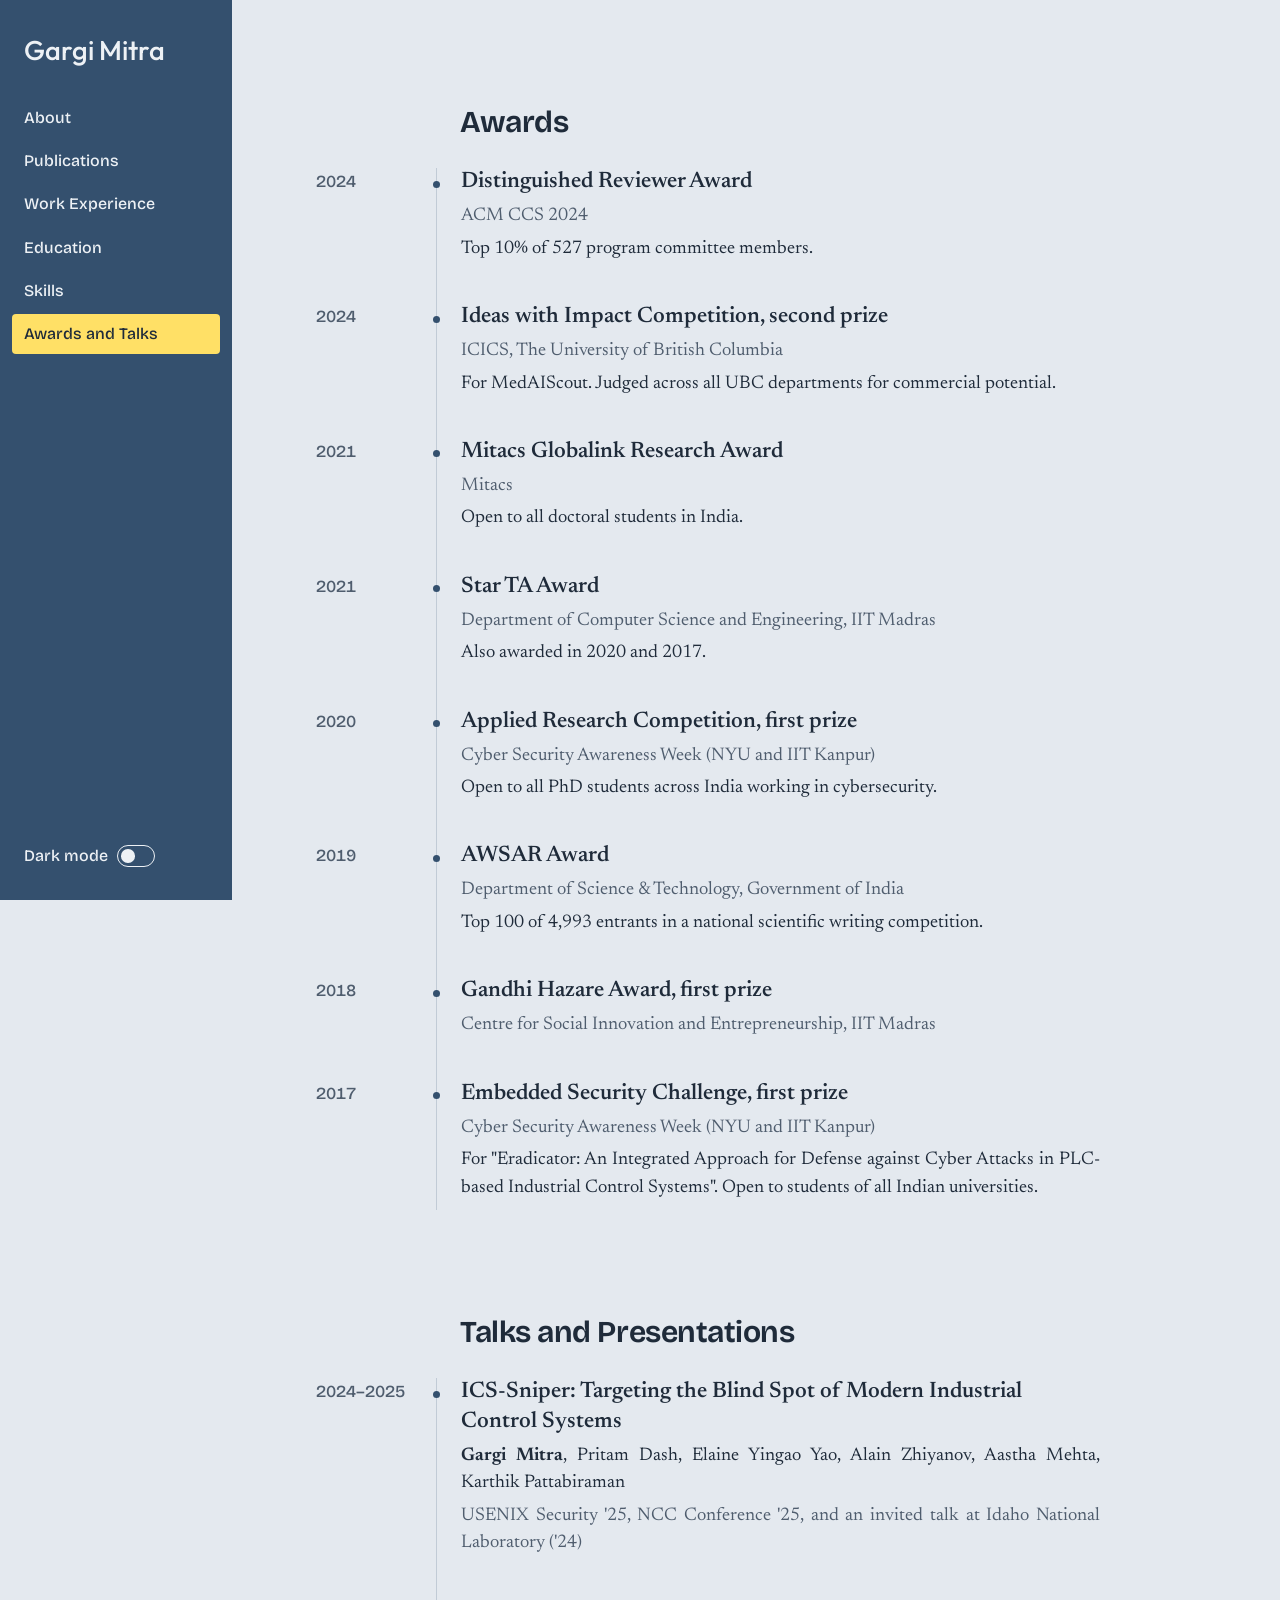
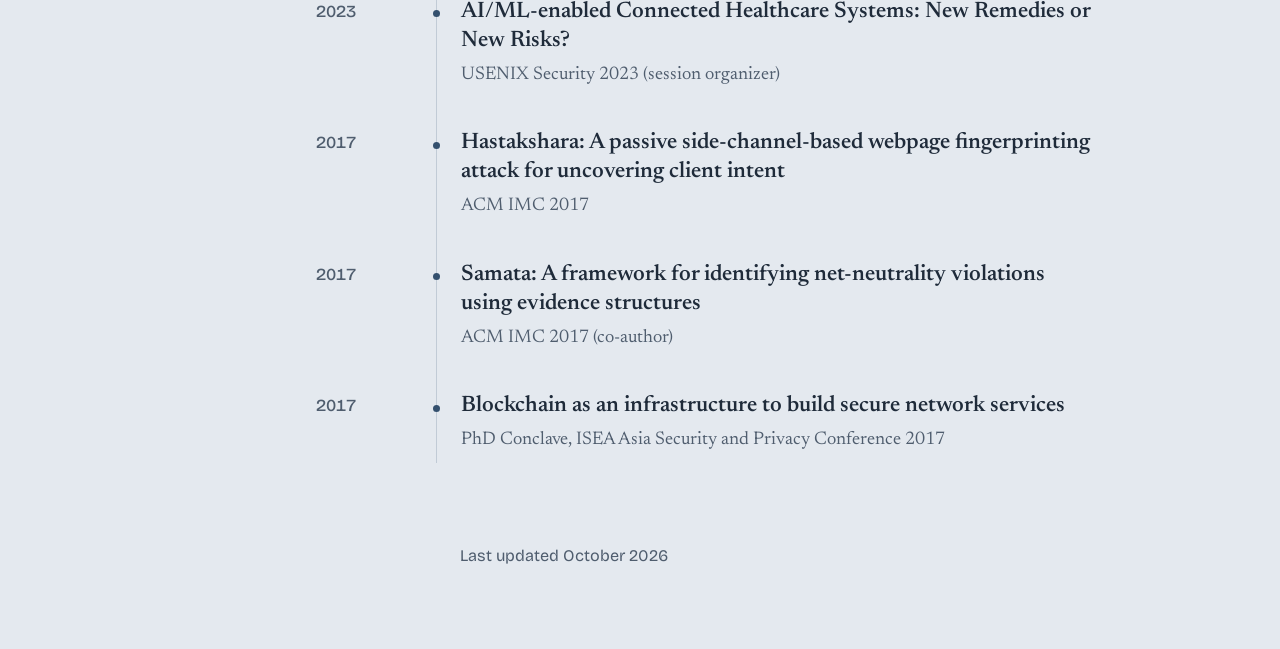
==== awards.html @ 7c44d6d2 "Oct 2026 update" ====
<!DOCTYPE html>
<html lang="en">
<head>
<meta charset="utf-8">
<meta name="viewport" content="width=device-width, initial-scale=1">

<!--
  THE AWARDS AND TALKS PAGE. Editing notes for the whole site are at the top of index.html.
  This page needs style.css and script.js in the same folder.
-->

<!-- EDIT: the browser tab title and the short description search engines show -->
<title>Awards and Talks | Gargi Mitra</title>
<meta name="description" content="Awards, talks and presentations by Gargi Mitra, systems and network security researcher.">
<meta property="og:title" content="Awards and Talks | Gargi Mitra">
<meta property="og:description" content="Awards, talks and presentations.">
<meta property="og:type" content="website">

<!-- Chooses light or dark before the page is drawn: the visitor's own choice
     if they have used the switch before, otherwise their device setting. -->
<script>
(function () {
  var saved = null;
  try { saved = localStorage.getItem('theme'); } catch (e) {}
  var dark = saved === 'dark' || (saved !== 'light' && window.matchMedia('(prefers-color-scheme: dark)').matches);
  document.documentElement.setAttribute('data-theme', dark ? 'dark' : 'light');
})();
</script>

<link rel="preconnect" href="https://fonts.googleapis.com">
<link rel="preconnect" href="https://fonts.gstatic.com" crossorigin>
<link href="https://fonts.googleapis.com/css2?family=Bricolage+Grotesque:opsz,wdth,wght@12..96,75..100,400..800&family=Newsreader:ital,opsz,wght@0,6..72,400..650;1,6..72,400..650&display=swap" rel="stylesheet">
<!-- The font for your name -->
<link href="https://fonts.googleapis.com/css2?family=Outfit:wght@300;400;500;600&display=swap" rel="stylesheet">

<!-- The look of the site. Colours and fonts are at the top of this file. -->
<link rel="stylesheet" href="style.css">
</head>

<!-- class="larger-text" shows this page's text 15% larger. The amount is set near the top of style.css. -->
<body class="larger-text">

<!-- ============================ SIDE PANEL ============================
     This block appears on every page. EDIT: one link per page or section.
     If you add, rename or remove a link, make the same change on every page.
     aria-current="page" marks the page you are on: keep it only on that page's own link. -->
<aside class="sidebar">
  <a class="site-name" href="index.html">Gargi Mitra</a>

  <nav class="nav" aria-label="Site">
    <a href="index.html#about">About</a>
    <a href="papers.html">Publications</a>
    <a href="experience.html">Work Experience</a>
    <a href="education.html">Education</a>
    <a href="skills.html">Skills</a>
    <a href="awards.html" aria-current="page">Awards and Talks</a>
  </nav>

  <!-- The light / dark switch. Nothing to edit. -->
  <button class="theme-switch" type="button" role="switch" aria-checked="false" hidden>
    <span>Dark mode</span>
    <span class="theme-switch-track" aria-hidden="true"><span class="theme-switch-knob"></span></span>
  </button>
</aside>

<div class="page">

  <!-- ============================== AWARDS ============================== -->
  <section id="awards">
    <h2>Awards</h2>
    <ol class="timeline">

      <!-- NEW AWARD: copy from this <li> down to its closing </li>, paste above, edit -->
      <li class="entry">
        <span class="when">2024</span>
        <div class="what">
          <h3>Distinguished Reviewer Award</h3>
          <p class="where">ACM CCS 2024</p>
          <p>Top 10% of 527 program committee members.</p>
        </div>
      </li>

      <li class="entry">
        <span class="when">2024</span>
        <div class="what">
          <h3>Ideas with Impact Competition, second prize</h3>
          <p class="where">ICICS, The University of British Columbia</p>
          <p>For MedAIScout. Judged across all UBC departments for commercial potential.</p>
        </div>
      </li>

      <li class="entry">
        <span class="when">2021</span>
        <div class="what">
          <h3>Mitacs Globalink Research Award</h3>
          <p class="where">Mitacs</p>
          <p>Open to all doctoral students in India.</p>
        </div>
      </li>

      <li class="entry">
        <span class="when">2021</span>
        <div class="what">
          <h3>Star TA Award</h3>
          <p class="where">Department of Computer Science and Engineering, IIT Madras</p>
          <p>Also awarded in 2020 and 2017.</p>
        </div>
      </li>

      <li class="entry">
        <span class="when">2020</span>
        <div class="what">
          <h3>Applied Research Competition, first prize</h3>
          <p class="where">Cyber Security Awareness Week (NYU and IIT Kanpur)</p>
          <p>Open to all PhD students across India working in cybersecurity.</p>
        </div>
      </li>

      <li class="entry">
        <span class="when">2019</span>
        <div class="what">
          <h3>AWSAR Award</h3>
          <p class="where">Department of Science &amp; Technology, Government of India</p>
          <p>Top 100 of 4,993 entrants in a national scientific writing competition.</p>
        </div>
      </li>

      <li class="entry">
        <span class="when">2018</span>
        <div class="what">
          <h3>Gandhi Hazare Award, first prize</h3>
          <p class="where">Centre for Social Innovation and Entrepreneurship, IIT Madras</p>
        </div>
      </li>

      <li class="entry">
        <span class="when">2017</span>
        <div class="what">
          <h3>Embedded Security Challenge, first prize</h3>
          <p class="where">Cyber Security Awareness Week (NYU and IIT Kanpur)</p>
          <p>For "Eradicator: An Integrated Approach for Defense against Cyber Attacks in PLC-based Industrial Control Systems". Open to students of all Indian universities.</p>
        </div>
      </li>

    </ol>
  </section>

  <!-- ====================== TALKS AND PRESENTATIONS ====================== -->
  <section id="talks">
    <h2>Talks and Presentations</h2>
    <ol class="timeline">

      <!-- NEW TALK: copy from this <li> down to its closing </li>, paste above, edit -->
      <li class="entry">
        <span class="when">2024–2025</span>
        <div class="what">
          <h3>ICS-Sniper: Targeting the Blind Spot of Modern Industrial Control Systems</h3>
          <p class="who"><b>Gargi Mitra</b>, Pritam Dash, Elaine Yingao Yao, Alain Zhiyanov, Aastha Mehta, Karthik Pattabiraman</p>
          <p class="where">USENIX Security '25, NCC Conference '25, and an invited talk at Idaho National Laboratory ('24)</p>
        </div>
      </li>

      <li class="entry">
        <span class="when">2023</span>
        <div class="what">
          <h3>AI/ML-enabled Connected Healthcare Systems: New Remedies or New Risks?</h3>
          <p class="where">USENIX Security 2023 (session organizer)</p>
        </div>
      </li>

      <li class="entry">
        <span class="when">2017</span>
        <div class="what">
          <h3>Hastakshara: A passive side-channel-based webpage fingerprinting attack for uncovering client intent</h3>
          <p class="where">ACM IMC 2017</p>
        </div>
      </li>

      <li class="entry">
        <span class="when">2017</span>
        <div class="what">
          <h3>Samata: A framework for identifying net-neutrality violations using evidence structures</h3>
          <p class="where">ACM IMC 2017 (co-author)</p>
        </div>
      </li>

      <li class="entry">
        <span class="when">2017</span>
        <div class="what">
          <h3>Blockchain as an infrastructure to build secure network services</h3>
          <p class="where">PhD Conclave, ISEA Asia Security and Privacy Conference 2017</p>
        </div>
      </li>

    </ol>
  </section>

  <!-- EDIT: change the date whenever you update the page -->
  <p class="foot">Last updated October 2026</p>

</div>

<!-- The behaviour of the site: light / dark switch, paper filter, paper abstracts. -->
<script src="script.js"></script>
</body>
</html>
---- style.css ----
/*
  The look of every page on the site (every page loads this file).
  Colours and fonts are in the first block; change a value there and every page follows.
*/

  /* ---------- Colours and fonts: change these to restyle the page ---------- */
  :root {
    --paper: #E4E9EF;      /* page background, light blue-gray */
    --bright: #34506E;     /* your name, button, timeline dots, link underlines: steel blue-gray */
    --ink: #1F2B3A;        /* headings and body text, deep slate */
    --muted: #4F5D6E;      /* dates, venues, secondary text */
    --rule: #C1CBD6;       /* the thin vertical line beside dated entries */
    --marker: #FFE066;     /* highlighter yellow */
    --on-marker: #1F2B3A;  /* text colour on top of the highlighter */
    --panel: #34506E;      /* side panel background */
    --on-panel: #EDF1F5;   /* text on the side panel */
    color-scheme: light;

    --display: "Bricolage Grotesque", system-ui, -apple-system, "Segoe UI", sans-serif;
    --text: "Newsreader", Georgia, "Times New Roman", serif;

    --gutter: 9rem;        /* width of the left column that holds the years */
    --spine-gap: 1.5rem;   /* space between the vertical line and the text */
    --sidebar: 14.5rem;    /* width of the side panel */
    --text-scale: 1;       /* text size multiplier: 1 = normal */
  }

  /* Dark mode colours. A visitor gets these when their device is set to dark
     mode, or when they turn on the "Dark mode" switch at the top of the page.
     Anything not listed here (the highlighter, the fonts) stays the same. */
  :root[data-theme="dark"] {
    --paper: #2B3848;      /* deep blue-gray */
    --bright: #EDF1F5;
    --ink: #EDF1F5;
    --muted: #AAB6C3;
    --rule: #455466;
    --panel: #1F2B3A;      /* side panel: a deeper slate than the page */
    color-scheme: dark;
  }

  /* Pages whose <body> has class="larger-text" (Publications, Work Experience) show their text 15% larger.
     Change 1.15 to make it more or less; the side panel is not affected. */
  .larger-text { --text-scale: 1.15; }

  /* ---------- Base ---------- */
  *, *::before, *::after { box-sizing: border-box; }
  html { -webkit-text-size-adjust: 100%; }
  body {
    margin: 0;
    background: var(--paper);
    color: var(--ink);
    font-family: var(--text);
    font-size: calc(1.125rem * var(--text-scale));
    line-height: 1.6;
    font-optical-sizing: auto;
  }
  ::selection { background: var(--marker); color: var(--on-marker); }

  .page {
    max-width: 62rem;
    margin-inline: auto;
    padding: 0 clamp(1.25rem, 5vw, 3.5rem) 4rem;
  }
  /* Home page (<body class="home">): the text area reaches 20% further to the right.
     The left edge stays exactly where it is on the other pages. */
  .home .page {
    max-width: 65.8rem;
    margin-left: max(0px, calc((100% - 62rem) / 2));
    margin-right: auto;
  }

  p { margin-top: 0;
  margin-bottom: 1rem;
  text-align: justify;
  /* -webkit-hyphens: auto; */
  /* hyphens: auto;  */
}

  a {
    color: inherit;
    text-decoration: underline;
    text-decoration-thickness: 1px;
    text-underline-offset: 0.2em;
    text-decoration-color: var(--bright);
    border-radius: 2px;
  }
  a:hover {
    background: var(--marker);
    box-shadow: 0 0 0 0.15em var(--marker);
    color: var(--on-marker);
    text-decoration-color: transparent;
  }
  a:focus-visible { outline: 2px solid var(--bright); outline-offset: 3px; }

  /* ---------- Side panel: your name, the page links and the light / dark switch ---------- */
  body { padding-left: var(--sidebar); }
  .sidebar {
    position: fixed;
    top: 0;
    bottom: 0;
    left: 0;
    width: var(--sidebar);
    display: flex;
    flex-direction: column;
    padding: 2.25rem 1.5rem 1.75rem;
    overflow-y: auto;
    background: var(--panel);
    color: var(--on-panel);
    font-family: var(--display);
    font-size: 1rem;
    font-weight: 500;
  }
  .sidebar a { color: inherit; text-decoration: none; }
  .sidebar a:hover { color: var(--on-marker); }
  .sidebar a:focus-visible,
  .theme-switch:focus-visible { outline: 2px solid var(--marker); outline-offset: 3px; }
  .site-name {
    align-self: flex-start;
    margin-bottom: 2rem;
    font-family: "Outfit", var(--display);
    font-size: 1.7rem;
    line-height: 1.1;
  }
  .nav {
    display: flex;
    flex-direction: column;
    gap: 0.2rem;
    margin-bottom: 2rem;
  }
  .nav a {
    margin: 0 -0.75rem;
    padding: 0.45rem 0.75rem;
    border-radius: 4px;
  }
  .nav a:hover { box-shadow: none; }
  /* The link for the page you are on stays highlighted */
  .nav a[aria-current="page"] { background: var(--marker); color: var(--on-marker); }

  /* ---------- Latest news, in the side panel of the home page ---------- */
  .news {
    --news-soft: color-mix(in srgb, var(--on-panel) 75%, transparent);   /* the heading and the dates */
    --news-line: color-mix(in srgb, var(--on-panel) 26%, transparent);   /* the thin lines */
    display: flex;
    flex-direction: column;
    flex: 1 1 auto;          /* fills the space between the page links and the Dark mode switch */
    min-height: 8.5rem;      /* never shorter than the heading and one item */
    margin-bottom: 0.75rem;
    padding-top: 1.125rem;
    border-top: 1px solid var(--news-line);
  }
  .news-title {
    margin: 0 0 0.45rem;
    font-size: 0.74rem;
    font-weight: 600;
    line-height: 1.3;
    letter-spacing: 0.09em;
    text-transform: uppercase;
    color: var(--news-soft);
  }
  .news-list {
    flex: 1 1 auto;
    min-height: 0;
    overflow-y: auto;        /* a long list scrolls here, so the page links and the switch stay in place */
    margin: 0;
    padding: 0.5rem 0.4rem 1rem 4px;
    list-style: none;
    scrollbar-width: thin;
    scrollbar-color: var(--news-line) transparent;
    /* the list fades out at its top and bottom edges, which shows there is more to scroll to */
    -webkit-mask-image: linear-gradient(to bottom, transparent, #000 0.5rem, #000 calc(100% - 1rem), transparent);
    mask-image: linear-gradient(to bottom, transparent, #000 0.5rem, #000 calc(100% - 1rem), transparent);
  }
  .news-list li {
    position: relative;
    padding: 0 0 1.05rem 0.95rem;
    border-left: 1px solid var(--news-line);
    font-size: 0.875rem;
    font-weight: 400;
    line-height: 1.45;
    overflow-wrap: break-word;
  }
  .news-list li:last-child { padding-bottom: 0; }
  .news-list li::before {
    content: "";
    position: absolute;
    left: -4px;
    top: 0.3rem;
    width: 7px;
    height: 7px;
    border-radius: 50%;
    background: var(--on-panel);
  }
  .news-list li:first-child::before { background: var(--marker); }   /* the newest item gets the yellow dot */
  .news-date {
    display: block;
    margin-bottom: 0.1rem;
    font-size: 0.76rem;
    font-weight: 600;
    letter-spacing: 0.03em;
    font-variant-numeric: tabular-nums;
    color: var(--news-soft);
  }
  .news a { text-decoration: underline; text-decoration-thickness: 1px; text-decoration-color: var(--news-soft); }
  .news a:hover { text-decoration-color: transparent; }

  /* ---------- Light / dark switch, at the bottom of the side panel ---------- */
  .theme-switch {
    display: inline-flex;
    align-items: center;
    align-self: flex-start;
    gap: 0.55rem;
    margin-top: auto;
    padding: 0.2rem 0;
    font: inherit;
    color: inherit;
    background: none;
    border: 0;
    border-radius: 999px;
    cursor: pointer;
  }
  .theme-switch[hidden] { display: none; }
  .theme-switch-track {
    position: relative;
    width: 2.4rem;
    height: 1.35rem;
    border: 1px solid currentColor;
    border-radius: 999px;
  }
  .theme-switch-knob {
    position: absolute;
    top: 50%;
    left: 0.2rem;
    width: 0.85rem;
    height: 0.85rem;
    margin-top: -0.425rem;
    border-radius: 50%;
    background: currentColor;
    transition: transform 0.15s ease;
  }
  .theme-switch[aria-checked="true"] .theme-switch-track {
    background: var(--marker);
    border-color: var(--marker);
  }
  .theme-switch[aria-checked="true"] .theme-switch-knob {
    background: var(--on-marker);
    transform: translateX(1.05rem);
  }

  /* ---------- Name and introduction ---------- */
  .hero h1 {
    font-family: "Outfit", var(--display);
    font-size: clamp(2.6rem, calc((100vw - var(--sidebar)) * 0.092), 6.2rem);   /* scales with the space beside the side panel */
    font-weight: 500;
    /* font-stretch: 85%; */
    line-height: 0.92;
    /* letter-spacing: 0.03em; */
    margin: 0;
    color: var(--bright);
    flex: 1 1 min-content;   /* a long name wraps beside the photo before it drops below it */
    text-wrap: balance;
  }

  /* Photo and name side by side */
  .name-row {
    display: flex;
    flex-wrap: wrap;
    align-items: center;
    gap: 1rem var(--spine-gap);
    margin: clamp(3rem, 9vw, 6rem) 0 clamp(1.75rem, 4vw, 2.75rem);
  }
  .intro-text { margin-left: 0; max-width: calc(var(--gutter) + 36rem); }   /* starts at the photo's left edge */

  /* The photo sits in the left column, where the years sit further down */
  .photo {
    position: relative;
    flex: none;
    width: calc(var(--gutter) - var(--spine-gap));
    aspect-ratio: 4 / 5;
    border-radius: 4px;
    overflow: hidden;
  }
  .photo-empty {
    position: absolute;
    inset: 0;
    display: grid;
    place-items: center;
    padding: 0.5rem;
    border: 1px dashed var(--muted);
    border-radius: 4px;
    font-family: var(--display);
    font-size: 0.82rem;
    font-weight: 500;
    line-height: 1.25;
    text-align: center;
    color: var(--muted);
  }
  .photo img {
    position: absolute;
    inset: 0;
    width: 100%;
    height: 100%;
    object-fit: cover;
  }

  .lede {
    font-size: clamp(1.3rem, 2.4vw, 1.6rem);
    line-height: 1.35;
    margin-bottom: 1.25rem;
  }
  /* The background line under your role: smaller and grey, so it supports the role line without competing with it */
  .background {
    margin-top: -0.7rem;
    margin-bottom: 1.25rem;
    font-family: var(--display);
    font-size: 0.95rem;
    color: var(--muted);
    text-align: left;
  }
  .status {
    display: flex;           /* the yellow box and the email sit side by side, and stack on narrow screens */
    flex-wrap: wrap;
    align-items: center;
    gap: 0.5rem 1.25rem;
    font-family: var(--display);
    font-size: 1rem;
    font-weight: 500;
    margin-bottom: 0;
  }
  .email-text { white-space: nowrap; }   /* the email beside the yellow box stays on one line */
  .marker {
    background: linear-gradient(var(--marker), var(--marker)) no-repeat left center / 100% 100%;
    color: var(--on-marker);
    padding: 0.15em 0.45em;   /* the yellow box starts flush with the photo's left edge */
    -webkit-box-decoration-break: clone;
    box-decoration-break: clone;
    animation: swipe 0.7s 0.35s cubic-bezier(0.2, 0.7, 0.2, 1) both;
  }
  @keyframes swipe {
    from { background-size: 0% 100%; color: var(--ink); }
  }

  .contact-links {
    display: flex;
    flex-wrap: wrap;
    align-items: center;
    gap: 0.6rem 1.5rem;
    margin-top: 2rem;
    font-family: var(--display);
    font-size: 1rem;
    font-weight: 500;
  }
  a.button {
    display: inline-block;
    padding: 0.6rem 1.1rem;
    background: var(--bright);
    color: var(--paper);
    text-decoration: none;
    border-radius: 4px;
  }
  a.button:hover { background: var(--marker); color: var(--on-marker); box-shadow: none; }

  /* ---------- Sections ---------- */
  section { margin-top: clamp(4rem, 9vw, 6.5rem); scroll-margin-top: 2rem; }
  /* Less space above "About" than above the other sections. Raise or lower these numbers to adjust it. */
  #about { margin-top: clamp(2rem, 4.5vw, 3rem); }
  /* "About" starts at the photo's left edge and keeps the same right edge as the other sections; its text is 10% larger */
  #about > * { margin-left: 0; max-width: calc((var(--gutter) + 40rem) * 1.2); }   /* 1.2 = 20% wider than the other sections */
  #about p { font-size: 1.2375rem; }
  section > :not(.timeline) { margin-left: var(--gutter); max-width: 40rem; }

  h2 {
    font-family: var(--display);
    font-size: calc(1.65rem * var(--text-scale));
    font-weight: 650;
    line-height: 1.2;
    letter-spacing: -0.015em;
    margin-top: 0;
    margin-bottom: 1.75rem;
  }

  /* ---------- Dated entries: papers, experience, education, awards ---------- */
  .timeline { list-style: none; margin: 0; padding: 0; }
  .entry {
    display: grid;
    grid-template-columns: calc(var(--gutter) - var(--spine-gap)) minmax(0, 1fr);
    align-items: baseline;
  }
  .when {
    font-family: var(--display);
    font-size: calc(0.92rem * var(--text-scale));
    font-weight: 500;
    line-height: 1.3;
    color: var(--muted);
    font-variant-numeric: tabular-nums;
    padding-right: 1rem;
  }
  .what {
    position: relative;
    border-left: 1px solid var(--rule);
    padding: 0 0 2.25rem var(--spine-gap);
    max-width: calc(40rem + var(--spine-gap));
  }
  .what::before {
    content: "";
    position: absolute;
    left: -4px;
    top: 0.6em;
    width: 7px;
    height: 7px;
    border-radius: 50%;
    background: var(--bright);
  }
  .entry:last-child .what { padding-bottom: 0.25rem; }

  .what h3 {
    font-family: var(--text);
    font-size: calc(1.22rem * var(--text-scale));
    font-weight: 560;
    line-height: 1.3;
    margin: 0 0 0.3rem;
    text-wrap: pretty;
  }
  .what p { font-size: calc(1rem * var(--text-scale)); line-height: 1.5; margin-bottom: 0.3rem; }
  .who b { font-weight: 650; }
  .where { color: var(--muted); }
  .entry-links {
    display: flex;
    flex-wrap: wrap;
    gap: 0.25rem 1.1rem;
    margin-top: 0.5rem;
    font-family: var(--display);
    font-size: calc(0.9rem * var(--text-scale));
    font-weight: 500;
  }

  /* ---------- Paper tags and the filter above the paper list ---------- */
  .entry[hidden] { display: none; }

  .tags {
    list-style: none;
    display: flex;
    flex-wrap: wrap;
    gap: 0.4rem;
    margin: 0.6rem 0 0;
    padding: 0;
  }
  .tag,
  .tags:not(.is-live) li {
    font-family: var(--display);
    font-size: calc(0.82rem * var(--text-scale));
    font-weight: 500;
    line-height: 1.3;
    color: var(--muted);
    background: none;
    border: 1px solid var(--rule);
    border-radius: 999px;
    padding: 0.2em 0.75em;
  }
  .tags.is-live li { display: flex; }
  .tag { cursor: pointer; }
  .tag:hover { color: var(--bright); border-color: var(--bright); }
  .tag:focus-visible { outline: 2px solid var(--bright); outline-offset: 2px; }
  .filter {
    display: flex;
    flex-wrap: wrap;
    align-items: center;
    gap: 0.5rem;
    margin-top: -0.5rem;
    margin-bottom: 2rem;
  }
  .filter .tag { font-size: calc(0.92rem * var(--text-scale)); padding: 0.4em 0.95em; color: var(--ink); }

  /* The chosen tag gets the highlighter, in the filter row and on each paper */
  .tag[aria-pressed="true"],
  .filter .tag[aria-pressed="true"] {
    background: var(--marker);
    border-color: var(--marker);
    color: var(--on-marker);
  }
  .filter-status {
    margin: 0 0 0 0.4rem;
    font-family: var(--display);
    font-size: calc(0.88rem * var(--text-scale));
    color: var(--muted);
  }

  /* ---------- Paper abstracts: shown when a paper's title is clicked ---------- */
  .abstract {
    margin-top: 0.75rem;
    padding-left: 1rem;
    border-left: 2px solid var(--rule);
  }
  /* The yellow + / − circle that opens a hidden panel: paper abstracts and project details */
  #papers h3 a[aria-expanded]::after,
  .project summary::after {
    content: "+";
    display: inline-flex;
    align-items: center;
    justify-content: center;
    width: 1.35em;
    height: 1.35em;
    margin-left: 0.45em;
    border-radius: 50%;
    background: var(--marker);
    color: var(--on-marker);
    font-family: var(--display);
    font-size: calc(1rem * var(--text-scale));
    font-weight: 600;
    line-height: 1;
    vertical-align: 0.08em;
  }
  #papers h3 a[aria-expanded="true"]::after,
  .project[open] summary::after { content: "\2212"; }
  /* Hovering a paper title turns the title yellow, so its circle swaps colours to stay visible */
  #papers h3 a[aria-expanded]:hover::after { background: var(--on-marker); color: var(--marker); }

  /* Skills page: space between the skill chips and the "Where I used it" panel */
  .tags + .project { margin-top: 0.9rem; }
  /* A paper opened from a link on another page (for example from Skills) is scrolled into view with its title highlighted */
  .entry { scroll-margin-top: 1.5rem; }
  .entry:target h3 a { background: var(--marker); color: var(--on-marker); box-shadow: 0 0 0 0.15em var(--marker); text-decoration-color: transparent; }
  #papers .entry:target h3 a[aria-expanded]::after { background: var(--on-marker); color: var(--marker); }

  /* Projects inside an experience entry: the bullet points show when the + is clicked */
  .project { margin-bottom: 0.45rem; font-size: calc(1rem * var(--text-scale)); line-height: 1.5; }
  .project summary { list-style: none; cursor: pointer; }
  .project summary::-webkit-details-marker { display: none; }
  .project summary:focus-visible { outline: 2px solid var(--bright); outline-offset: 3px; border-radius: 2px; }
  .project ul {
    margin: 0.6rem 0 1rem;
    padding-left: 1.8rem;
    list-style: disc;
    border-left: 2px solid var(--rule);
  }
  .project li { margin-bottom: 0.3rem; }
  /* The one-line instruction above the paper list */
  .hint {
    margin-top: -0.75rem;
    margin-bottom: 1.75rem;
    font-family: var(--display);
    font-size: calc(0.95rem * var(--text-scale));
    color: var(--muted);
    text-align: left;
  }

  /* ---------- Skills ---------- */
  .skills {
    display: grid;
    grid-template-columns: 9rem minmax(0, 1fr);
    gap: 0.6rem 1.5rem;
    margin-top: 0;
    margin-bottom: 0;
  }
  .skills dt { font-family: var(--display); font-size: 0.95rem; font-weight: 600; line-height: 1.9; }
  .skills dd { margin: 0; }

  /* ---------- Contact and footer ---------- */
  .email {
    color: var(--bright);
    font-family: var(--display);
    font-size: clamp(1.4rem, 4vw, 2.2rem);
    font-weight: 600;
    letter-spacing: -0.02em;
    line-height: 1.2;
    overflow-wrap: anywhere;
  }
  .foot {
    margin-top: 5rem;
    margin-left: var(--gutter);
    font-family: var(--display);
    font-size: calc(0.88rem * var(--text-scale));
    color: var(--muted);
  }
  .home .foot { margin-left: 0; }   /* on the home page, "Last updated" lines up with the left edge of About */

  /* ---------- Narrower screens: the side panel becomes a bar across the top ---------- */
  @media (max-width: 60rem) {
    :root { --sidebar: 0rem; }
    body { padding-left: 0; }
    .sidebar {
      position: static;
      width: auto;
      flex-direction: row;
      flex-wrap: wrap;
      align-items: center;
      gap: 0.5rem 1.25rem;
      padding: 0.9rem clamp(1.25rem, 5vw, 3.5rem);
      overflow: visible;
    }
    .site-name { order: 1; align-self: center; margin-bottom: 0; font-size: 1.35rem; }
    .theme-switch { order: 2; align-self: center; margin: 0 0 0 auto; }
    .nav {
      order: 3;
      flex: 1 1 100%;
      flex-direction: row;
      flex-wrap: wrap;
      gap: 0.15rem 0.3rem;
      margin: 0 0 0 -0.6rem;
    }
    .nav a { margin: 0; padding: 0.3rem 0.6rem; }
    /* Latest news in the top bar: only the newest item, on one compact line */
    .news {
      order: 4;
      flex: 1 1 100%;
      flex-direction: row;
      flex-wrap: wrap;
      align-items: baseline;
      gap: 0.2rem 0.9rem;
      min-height: 0;
      margin: 0.2rem 0 0;
      padding-top: 0.7rem;
    }
    .news-title { margin: 0; }
    .news-list { flex: 1 1 14rem; overflow: visible; padding: 0; -webkit-mask-image: none; mask-image: none; }
    .news-list li { padding: 0; border-left: 0; }
    .news-list li::before { display: none; }
    .news-list li + li { display: none; }
    .news-date { display: inline; margin: 0 0.4rem 0 0; }
  }

  /* ---------- Phones ---------- */
  @media (max-width: 44rem) {
    :root { --gutter: 0rem; }
    .name-row { column-gap: 1rem; }
    .photo { width: 5.5rem; }
    .entry {
      display: block;
      position: relative;
      border-left: 1px solid var(--rule);
      padding: 0 0 2rem 1.1rem;
    }
    .entry:last-child { padding-bottom: 0.25rem; }
    .entry::before {
      content: "";
      position: absolute;
      left: -4px;
      top: 0.4rem;
      width: 7px;
      height: 7px;
      border-radius: 50%;
      background: var(--bright);
    }
    #skills .entry::before { top: 0.75rem; }   /* skill areas have no year line, so the dot sits beside the area name */
    .when { display: block; margin-bottom: 0.2rem; padding-right: 0; }
    .what { border-left: 0; padding: 0; max-width: none; }
    .what::before { display: none; }
    .entry:last-child .what { padding-bottom: 0; }
    .skills { grid-template-columns: 1fr; gap: 0; }
    .skills dd { margin-bottom: 0.9rem; }
  }

  /* ---------- Motion and print ---------- */
  @media (prefers-reduced-motion: no-preference) {
    html { scroll-behavior: smooth; }
  }
  @media (prefers-reduced-motion: reduce) {
    .marker { animation: none; }
    .theme-switch-knob { transition: none; }
  }
  @media print {
    :root, :root[data-theme="dark"] { --paper: #fff; --bright: #000; --ink: #000; --muted: #444; --rule: #999; --marker: #fff; --on-marker: #000; }
    body { font-size: 11pt; padding-left: 0; }
    .sidebar, a.button, .filter { display: none; }
    .marker { animation: none; padding: 0; margin: 0; }
    .entry { break-inside: avoid; }
    section { margin-top: 2.5rem; }
  }
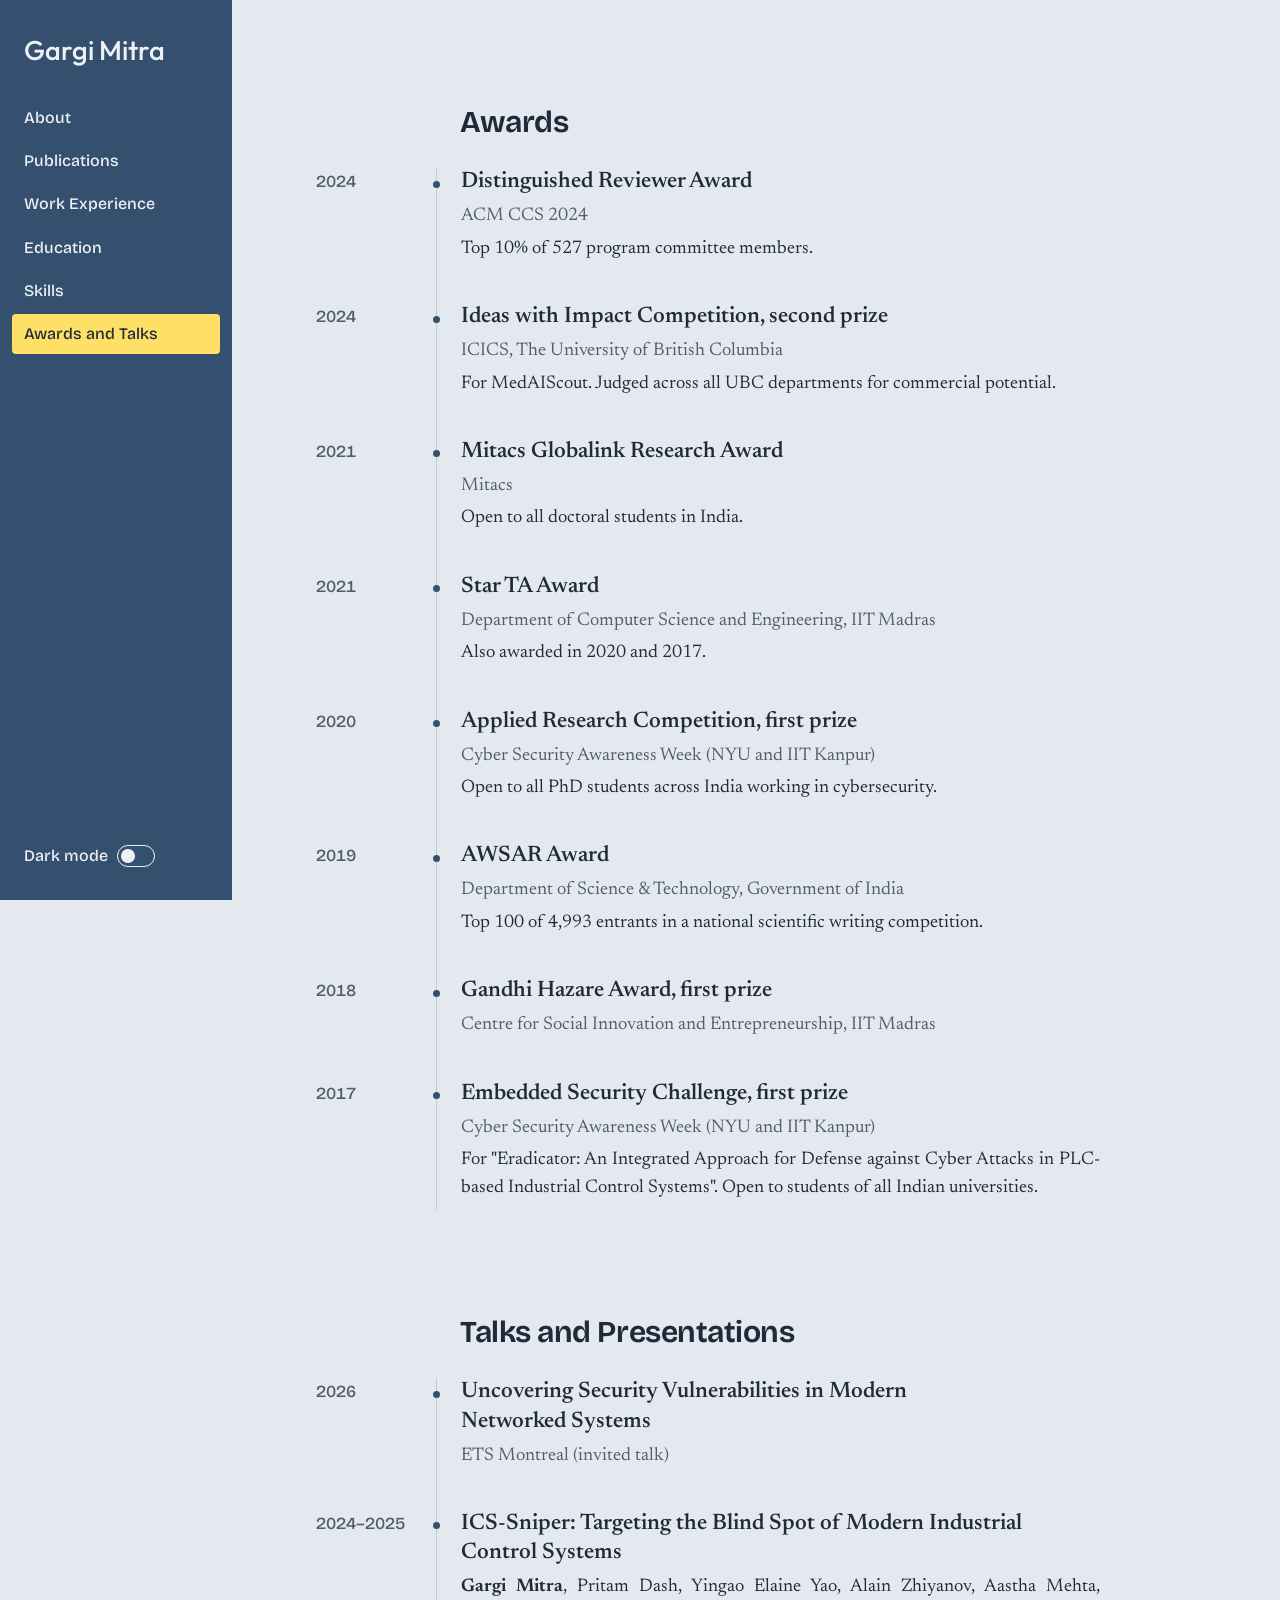
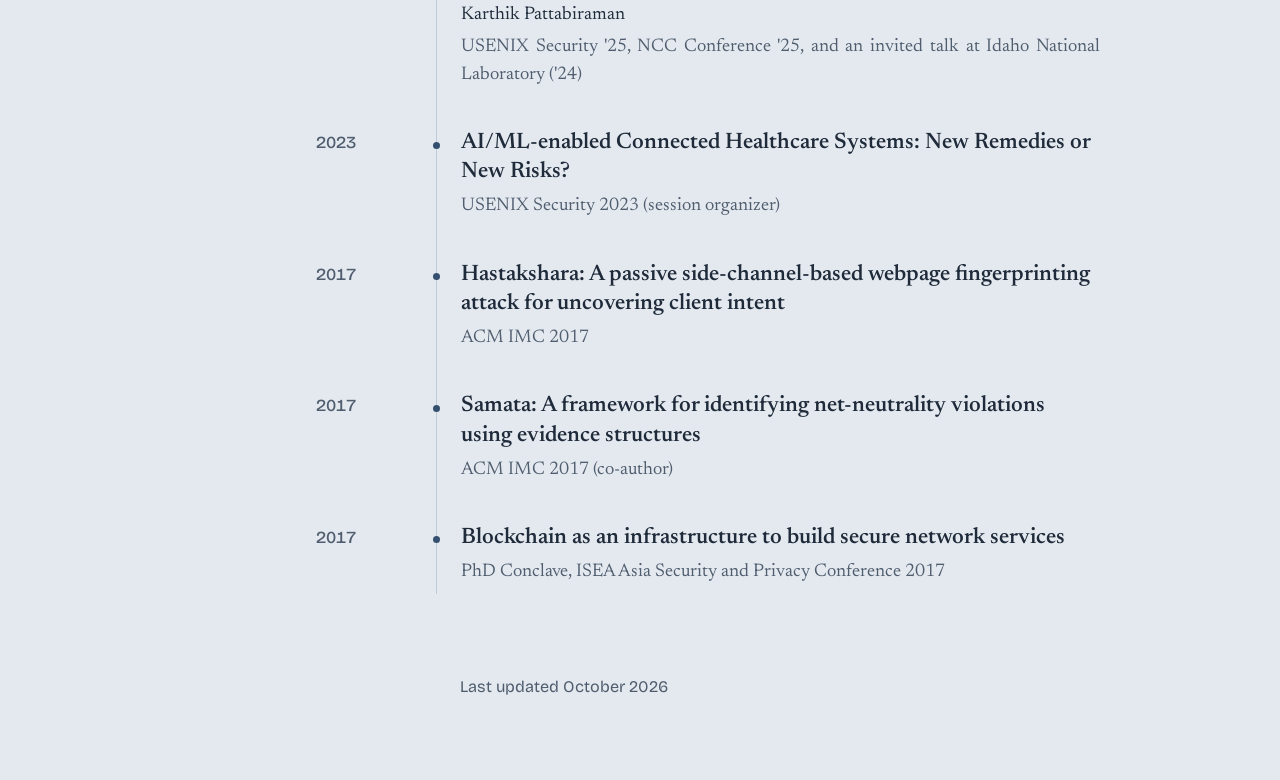
==== commit 3e42c0fd: "Added detailed CV" ====
--- a/awards.html
+++ b/awards.html
@@ -152,10 +152,18 @@
 
       <!-- NEW TALK: copy from this <li> down to its closing </li>, paste above, edit -->
       <li class="entry">
+        <span class="when">2026</span>
+        <div class="what">
+          <h3>Uncovering Security Vulnerabilities in Modern Networked Systems</h3>
+          <p class="where">ETS Montreal (invited talk)</p>
+        </div>
+      </li>
+
+      <li class="entry">
         <span class="when">2024–2025</span>
         <div class="what">
           <h3>ICS-Sniper: Targeting the Blind Spot of Modern Industrial Control Systems</h3>
-          <p class="who"><b>Gargi Mitra</b>, Pritam Dash, Elaine Yingao Yao, Alain Zhiyanov, Aastha Mehta, Karthik Pattabiraman</p>
+          <p class="who"><b>Gargi Mitra</b>, Pritam Dash, Yingao Elaine Yao, Alain Zhiyanov, Aastha Mehta, Karthik Pattabiraman</p>
           <p class="where">USENIX Security '25, NCC Conference '25, and an invited talk at Idaho National Laboratory ('24)</p>
         </div>
       </li>
--- a/style.css
+++ b/style.css
@@ -358,6 +358,10 @@
     border-radius: 4px;
   }
   a.button:hover { background: var(--marker); color: var(--on-marker); box-shadow: none; }
+  /* The two CV buttons sit together; the second is an outlined version of the first */
+  .cv-buttons { display: inline-flex; flex-wrap: wrap; gap: 0.6rem; }
+  a.button.button-outline { background: transparent; color: var(--bright); box-shadow: inset 0 0 0 1.5px var(--bright); }
+  a.button.button-outline:hover { background: var(--marker); color: var(--on-marker); box-shadow: none; }
 
   /* ---------- Sections ---------- */
   section { margin-top: clamp(4rem, 9vw, 6.5rem); scroll-margin-top: 2rem; }
